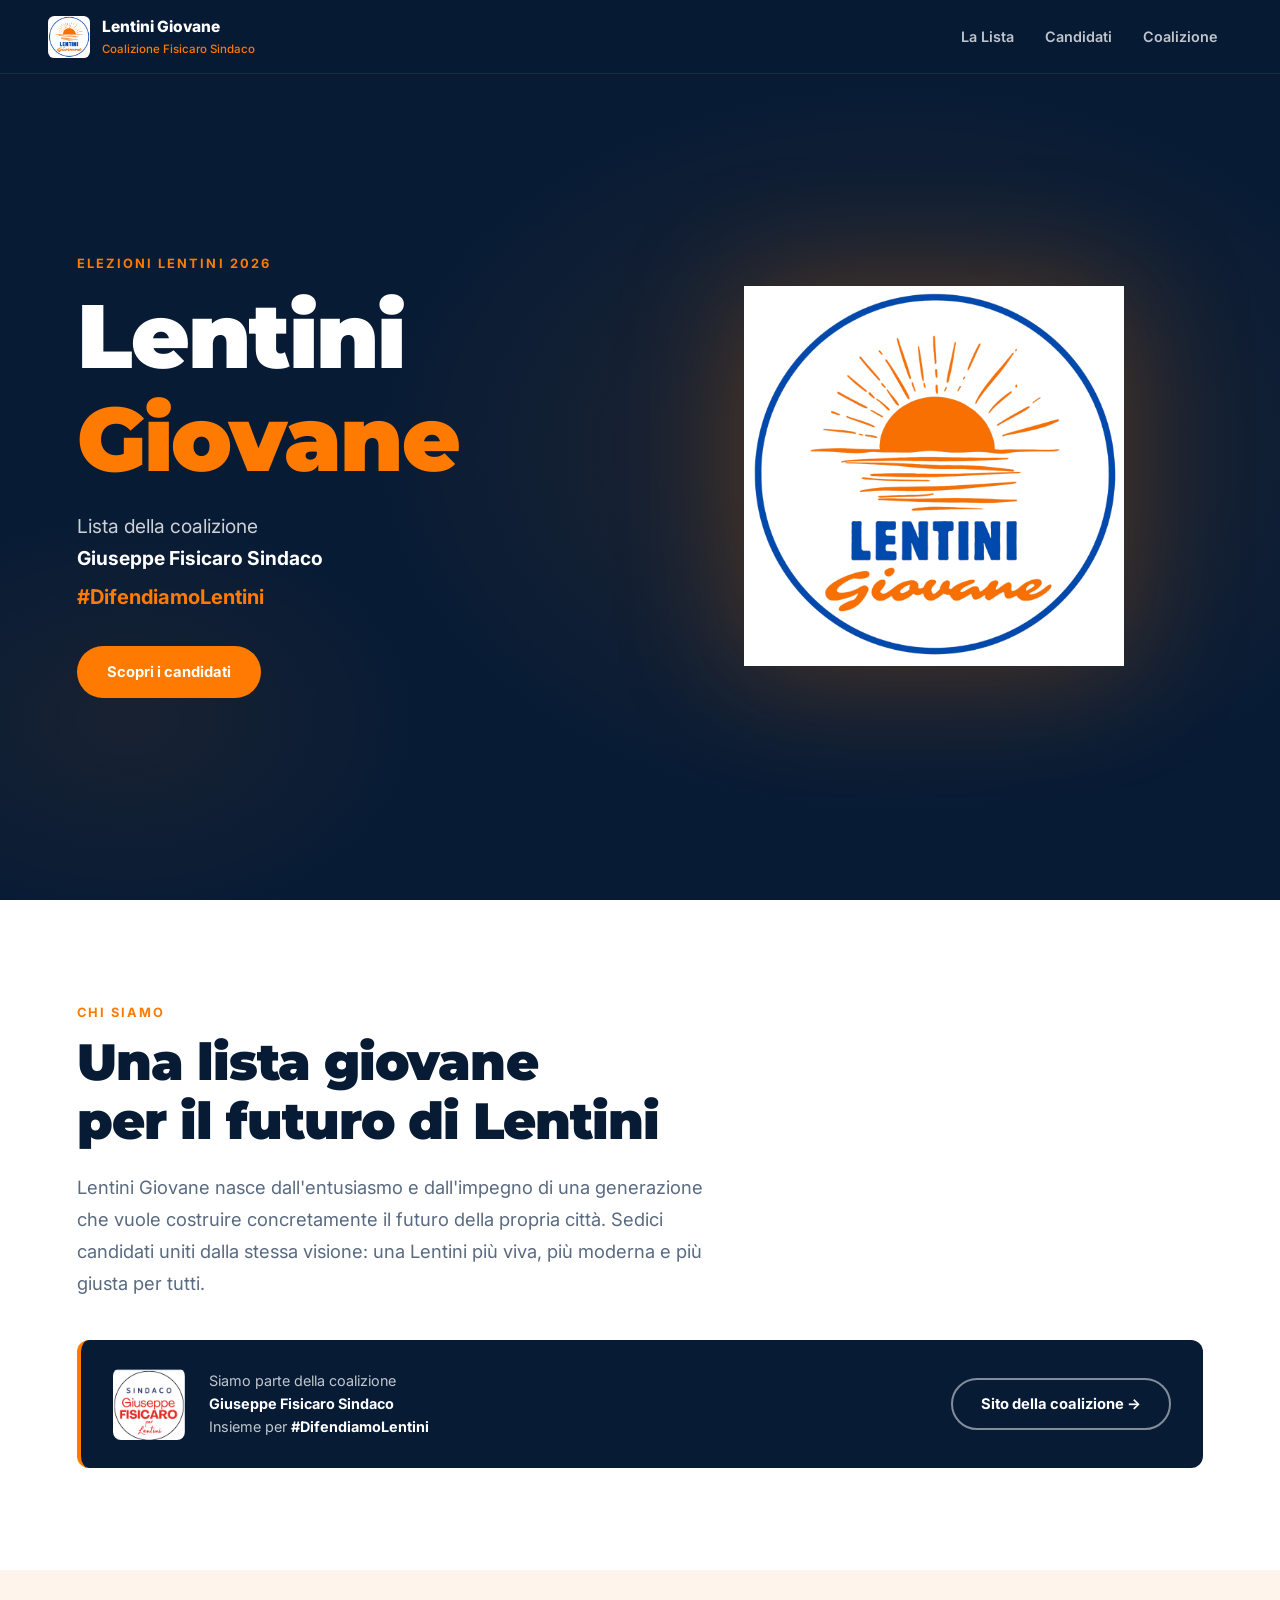
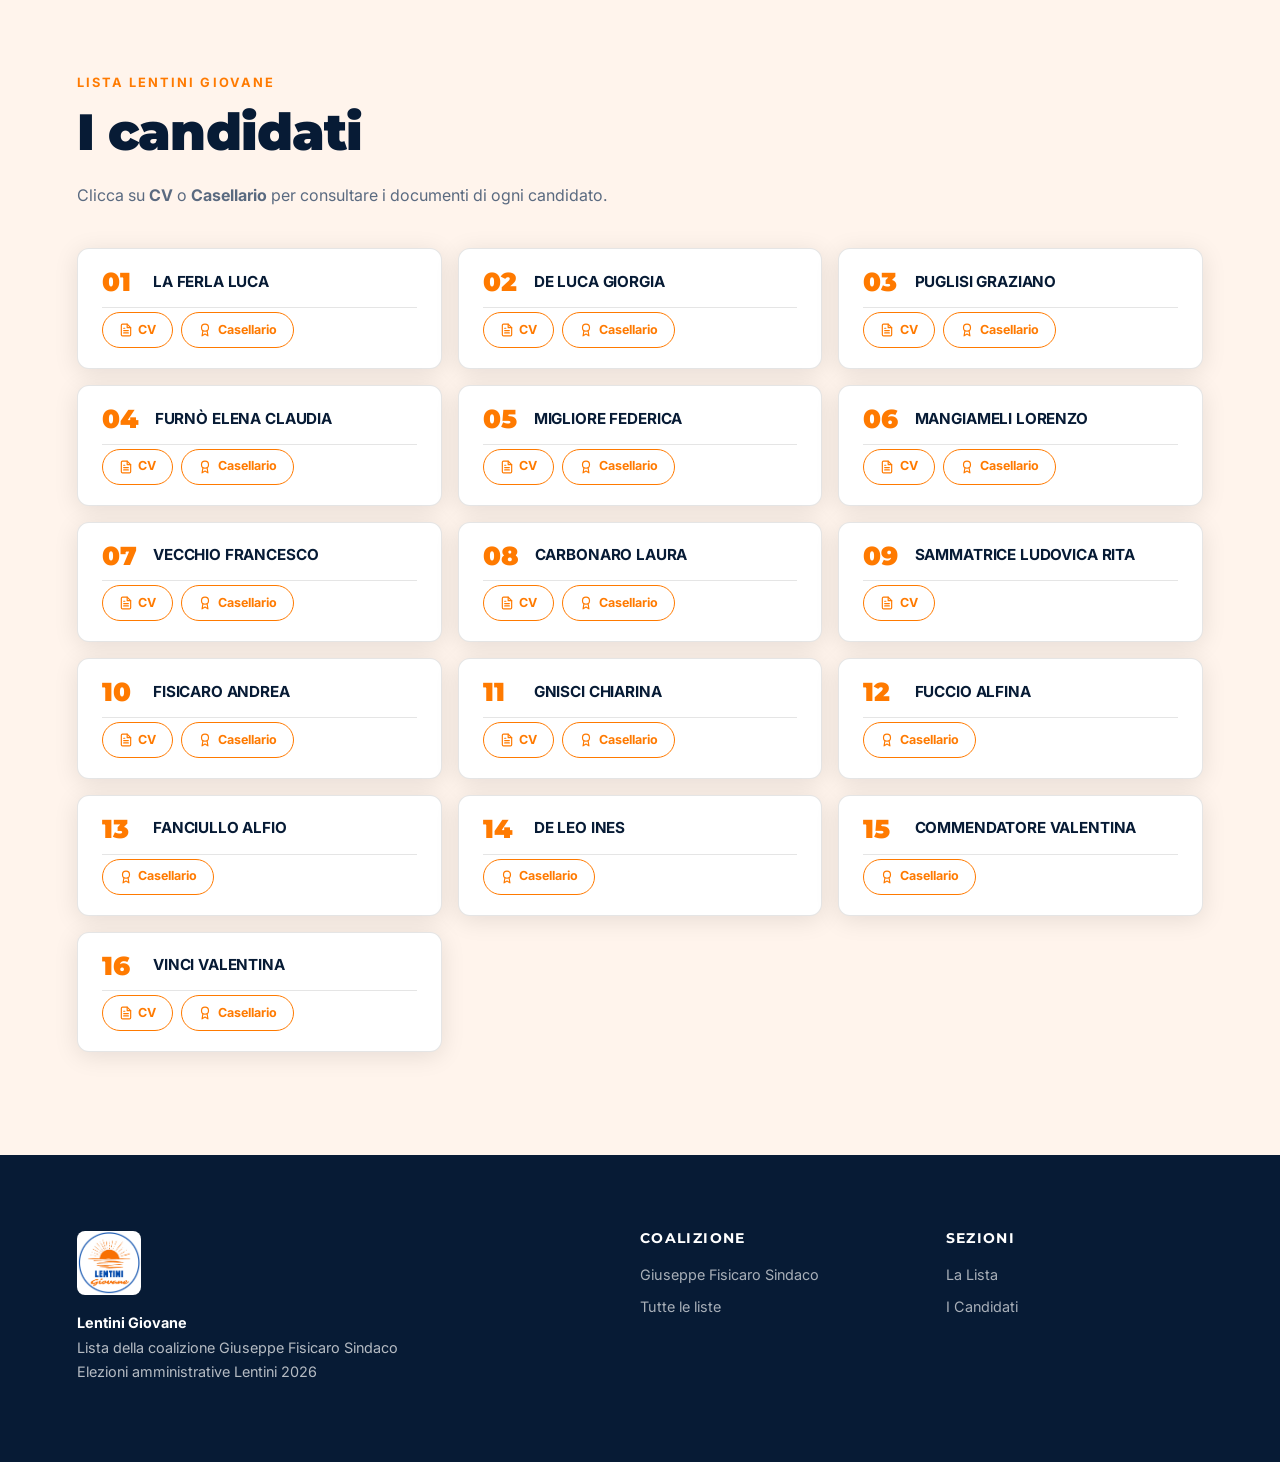
==== index.html @ 977ad133 "Primo rilascio sito Lentini Giovane Sito dedicato alla lista Lentini Giovane, coalizione Giuseppe Fi" ====
<!doctype html>
<html lang="it">
  <head>
    <meta charset="utf-8">
    <meta name="viewport" content="width=device-width, initial-scale=1">
    <title>Lentini Giovane | Coalizione Giuseppe Fisicaro Sindaco</title>
    <meta name="description" content="Lentini Giovane, lista della coalizione Giuseppe Fisicaro Sindaco per le elezioni amministrative di Lentini 2026. Scopri i candidati e i loro documenti.">
    <meta property="og:title" content="Lentini Giovane | Coalizione Giuseppe Fisicaro Sindaco">
    <meta property="og:description" content="Lista della coalizione Giuseppe Fisicaro Sindaco — Elezioni Lentini 2026.">
    <meta property="og:image" content="assets/img/lentini-giovane.png">
    <link rel="preconnect" href="https://fonts.googleapis.com">
    <link rel="preconnect" href="https://fonts.gstatic.com" crossorigin>
    <link href="https://fonts.googleapis.com/css2?family=Inter:wght@400;500;600;700;800&family=Montserrat:wght@700;800;900&display=swap" rel="stylesheet">
    <link rel="stylesheet" href="assets/css/styles.css?v=1">
  </head>
  <body>

    <header class="site-header" data-header>
      <a class="brand" href="#home" aria-label="Lentini Giovane">
        <img src="assets/img/lentini-giovane.png" alt="Logo Lentini Giovane">
        <span>
          <strong>Lentini Giovane</strong>
          <small>Coalizione Fisicaro Sindaco</small>
        </span>
      </a>
      <nav class="main-nav" aria-label="Navigazione principale">
        <a href="#lista">La Lista</a>
        <a href="#candidati">Candidati</a>
        <a href="#coalizione">Coalizione</a>
      </nav>
      <button class="nav-toggle" data-nav-toggle aria-expanded="false" aria-label="Apri menu">
        <span></span><span></span><span></span>
      </button>
    </header>

    <div class="nav-drawer" data-nav aria-label="Menu mobile">
      <a href="#lista">La Lista</a>
      <a href="#candidati">Candidati</a>
      <a href="#coalizione">Coalizione</a>
    </div>

    <main>

      <!-- HERO -->
      <section class="hero" id="home">
        <div class="hero-content">
          <p class="eyebrow">Elezioni Lentini 2026</p>
          <h1>Lentini<br><em>Giovane</em></h1>
          <p class="hero-sub">Lista della coalizione<br><strong>Giuseppe Fisicaro Sindaco</strong><br><span class="hashtag">#DifendiamoLentini</span></p>
          <a class="btn btn-primary" href="#candidati">Scopri i candidati</a>
        </div>
        <div class="hero-logo reveal">
          <img src="assets/img/lentini-giovane.png" alt="Lentini Giovane">
        </div>
      </section>

      <!-- LA LISTA -->
      <section class="section" id="lista">
        <div class="section-inner">
          <p class="eyebrow">Chi siamo</p>
          <h2>Una lista giovane<br>per il futuro di Lentini</h2>
          <p class="section-lead">Lentini Giovane nasce dall'entusiasmo e dall'impegno di una generazione che vuole costruire concretamente il futuro della propria città. Sedici candidati uniti dalla stessa visione: una Lentini più viva, più moderna e più giusta per tutti.</p>

          <div class="coalition-badge reveal">
            <img src="assets/img/logo-fisicaro.png" alt="Giuseppe Fisicaro Sindaco">
            <div>
              <p>Siamo parte della coalizione</p>
              <p><strong>Giuseppe Fisicaro Sindaco</strong></p>
              <p>Insieme per <strong>#DifendiamoLentini</strong></p>
            </div>
            <a href="https://giuseppefisicarosindaco.it" class="btn btn-outline" target="_blank" rel="noopener noreferrer">Sito della coalizione →</a>
          </div>
        </div>
      </section>

      <!-- CANDIDATI -->
      <section class="section section-alt" id="candidati">
        <div class="section-inner">
          <p class="eyebrow">Lista Lentini Giovane</p>
          <h2>I candidati</h2>
          <p class="section-sub">Clicca su <strong>CV</strong> o <strong>Casellario</strong> per consultare i documenti di ogni candidato.</p>
          <div class="candidates-grid" data-candidates></div>
        </div>
      </section>

    </main>

    <!-- FOOTER -->
    <footer class="site-footer" id="coalizione">
      <div class="footer-brand">
        <img src="assets/img/lentini-giovane.png" alt="Logo Lentini Giovane">
        <p><strong>Lentini Giovane</strong></p>
        <p>Lista della coalizione Giuseppe Fisicaro Sindaco</p>
        <p>Elezioni amministrative Lentini 2026</p>
      </div>
      <div>
        <h3>Coalizione</h3>
        <a href="https://giuseppefisicarosindaco.it" target="_blank" rel="noopener noreferrer">Giuseppe Fisicaro Sindaco</a>
        <a href="https://giuseppefisicarosindaco.it#coalizione" target="_blank" rel="noopener noreferrer">Tutte le liste</a>
      </div>
      <div>
        <h3>Sezioni</h3>
        <a href="#lista">La Lista</a>
        <a href="#candidati">I Candidati</a>
      </div>
    </footer>

    <script src="assets/js/main.js?v=1" defer></script>
  </body>
</html>
---- assets/css/styles.css ----
/* ============================================================
   LENTINI GIOVANE — Stylesheet
   ============================================================ */

/* ---------- Variables ---------- */
:root {
  --orange:       #ff7a00;
  --orange-dark:  #cc6200;
  --orange-light: #fff4ec;
  --navy:         #071b35;
  --navy-mid:     #0f2d54;
  --white:        #ffffff;
  --text:         #1a2640;
  --text-muted:   #5a6a80;
  --border:       rgba(0,0,0,.10);
  --container:    1180px;
  --radius:       .75rem;
  --shadow:       0 4px 24px rgba(0,0,0,.10);
}

/* ---------- Reset / Base ---------- */
*, *::before, *::after { box-sizing: border-box; margin: 0; padding: 0; }

html { scroll-behavior: smooth; -webkit-text-size-adjust: 100%; }

body {
  font-family: 'Inter', system-ui, sans-serif;
  font-size: 1rem;
  line-height: 1.65;
  color: var(--text);
  background: var(--white);
  overflow-x: hidden;
}

img { display: block; max-width: 100%; height: auto; }
a   { color: var(--orange); text-decoration: none; }
a:hover { text-decoration: underline; }

/* ---------- Typography ---------- */
h1, h2, h3, h4 {
  font-family: 'Montserrat', 'Inter', sans-serif;
  font-weight: 900;
  line-height: 1.15;
  letter-spacing: -.02em;
  color: var(--navy);
}

h1 { font-size: clamp(2.8rem, 7vw, 6rem); }
h2 { font-size: clamp(2rem, 4.5vw, 3.2rem); }
h3 { font-size: 1.2rem; font-weight: 700; }

.eyebrow {
  font-size: .8rem;
  font-weight: 700;
  letter-spacing: .16em;
  text-transform: uppercase;
  color: var(--orange);
  margin-bottom: .6rem;
}

/* ---------- Buttons ---------- */
.btn {
  display: inline-flex;
  align-items: center;
  gap: .45rem;
  padding: .75rem 1.75rem;
  border-radius: 99px;
  font-weight: 700;
  font-size: .92rem;
  cursor: pointer;
  border: 2px solid transparent;
  transition: background .2s, color .2s, border-color .2s, transform .15s;
  text-decoration: none;
  white-space: nowrap;
}
.btn:hover { transform: translateY(-2px); text-decoration: none; }

.btn-primary  { background: var(--orange); color: var(--white); }
.btn-primary:hover { background: var(--orange-dark); }

.btn-outline  { background: transparent; color: var(--white); border-color: rgba(255,255,255,.5); }
.btn-outline:hover { background: rgba(255,255,255,.12); border-color: var(--white); }

.btn-doc {
  display: inline-flex;
  align-items: center;
  gap: .35rem;
  padding: .42rem 1rem;
  border-radius: 99px;
  font-size: .78rem;
  font-weight: 700;
  border: 1.5px solid var(--orange);
  color: var(--orange);
  background: transparent;
  transition: background .18s, color .18s;
  text-decoration: none;
}
.btn-doc:hover { background: var(--orange); color: var(--white); text-decoration: none; }

.btn-doc svg { width: 14px; height: 14px; flex-shrink: 0; }

/* ---------- Header ---------- */
.site-header {
  position: fixed;
  top: 0; left: 0; right: 0;
  z-index: 100;
  display: flex;
  align-items: center;
  justify-content: space-between;
  gap: 1.5rem;
  padding: .9rem clamp(1rem, 5vw, 3rem);
  background: rgba(7,27,53,.96);
  backdrop-filter: blur(10px);
  border-bottom: 1px solid rgba(255,122,0,.15);
  transition: box-shadow .25s;
}
.site-header.scrolled { box-shadow: 0 2px 20px rgba(0,0,0,.3); }

.brand {
  display: flex;
  align-items: center;
  gap: .75rem;
  color: var(--white);
  text-decoration: none;
  flex-shrink: 0;
}
.brand:hover { text-decoration: none; }
.brand img { width: 42px; height: 42px; object-fit: contain; border-radius: .4rem; }
.brand strong { display: block; font-size: .97rem; font-weight: 800; color: var(--white); }
.brand small  { display: block; font-size: .72rem; color: var(--orange); font-weight: 500; }

.main-nav {
  display: flex;
  align-items: center;
  gap: .25rem;
}
.main-nav a {
  color: rgba(255,255,255,.75);
  font-size: .9rem;
  font-weight: 600;
  padding: .45rem .85rem;
  border-radius: 99px;
  transition: color .15s, background .15s;
  text-decoration: none;
}
.main-nav a:hover { color: var(--white); background: rgba(255,122,0,.15); }

/* ---------- Nav Toggle (mobile) ---------- */
.nav-toggle {
  display: none;
  flex-direction: column;
  justify-content: center;
  gap: 5px;
  width: 40px; height: 40px;
  border: none;
  background: transparent;
  cursor: pointer;
  padding: .25rem;
}
.nav-toggle span {
  display: block;
  height: 2px;
  background: var(--white);
  border-radius: 2px;
  transition: transform .25s, opacity .25s;
}
.nav-toggle[aria-expanded="true"] span:nth-child(1) { transform: translateY(7px) rotate(45deg); }
.nav-toggle[aria-expanded="true"] span:nth-child(2) { opacity: 0; }
.nav-toggle[aria-expanded="true"] span:nth-child(3) { transform: translateY(-7px) rotate(-45deg); }

/* ---------- Nav Drawer ---------- */
.nav-drawer {
  display: none;
  position: fixed;
  top: 65px; left: 0; right: 0;
  z-index: 99;
  background: var(--navy);
  border-bottom: 2px solid var(--orange);
  flex-direction: column;
  padding: .75rem 1rem 1rem;
  gap: .25rem;
  transform: translateY(-8px);
  opacity: 0;
  transition: transform .25s, opacity .25s;
  pointer-events: none;
}
.nav-drawer.is-open {
  opacity: 1;
  transform: translateY(0);
  pointer-events: all;
}
.nav-drawer a {
  color: rgba(255,255,255,.85);
  font-weight: 600;
  padding: .7rem 1rem;
  border-radius: .5rem;
  transition: background .15s, color .15s;
  text-decoration: none;
}
.nav-drawer a:hover { background: rgba(255,122,0,.15); color: var(--white); }

body.is-nav-open { overflow: hidden; }

/* ---------- Hero ---------- */
.hero {
  min-height: 100svh;
  background: var(--navy);
  display: grid;
  grid-template-columns: 1fr 1fr;
  align-items: center;
  gap: 3rem;
  padding: clamp(6rem, 10vw, 9rem) clamp(1.5rem, 6vw, 5rem) clamp(3rem, 6vw, 5rem);
  position: relative;
  overflow: hidden;
}

.hero::before {
  content: '';
  position: absolute;
  inset: 0;
  background:
    radial-gradient(ellipse 60% 60% at 70% 50%, rgba(255,122,0,.12) 0%, transparent 70%),
    radial-gradient(ellipse 40% 40% at 10% 80%, rgba(255,122,0,.07) 0%, transparent 60%);
  pointer-events: none;
}

.hero-content {
  position: relative;
  z-index: 1;
}
.hero-content .eyebrow { color: var(--orange); }

.hero-content h1 {
  color: var(--white);
  margin-bottom: 1.25rem;
}
.hero-content h1 em {
  font-style: normal;
  color: var(--orange);
}

.hero-sub {
  color: rgba(255,255,255,.80);
  font-size: clamp(1rem, 2vw, 1.2rem);
  line-height: 1.7;
  margin-bottom: 2rem;
}
.hero-sub strong { color: var(--white); }
.hero-sub .hashtag {
  display: inline-block;
  margin-top: .3rem;
  color: var(--orange);
  font-weight: 700;
  font-size: 1.05em;
}

.hero-logo {
  display: flex;
  align-items: center;
  justify-content: center;
  position: relative;
  z-index: 1;
}
.hero-logo img {
  width: clamp(200px, 40vw, 380px);
  filter: drop-shadow(0 0 60px rgba(255,122,0,.25));
  animation: float 5s ease-in-out infinite;
}

@keyframes float {
  0%, 100% { transform: translateY(0); }
  50%       { transform: translateY(-12px); }
}

/* ---------- Section ---------- */
.section {
  padding: clamp(4rem, 8vw, 7rem) clamp(1.5rem, 6vw, 5rem);
}
.section-alt { background: var(--orange-light); }

.section-inner {
  max-width: var(--container);
  margin-inline: auto;
}
.section-inner h2 { margin-bottom: 1.25rem; }

.section-lead {
  font-size: clamp(1rem, 2vw, 1.15rem);
  color: var(--text-muted);
  max-width: 640px;
  line-height: 1.75;
  margin-bottom: 2.5rem;
}
.section-sub {
  color: var(--text-muted);
  margin-bottom: 2.5rem;
}

/* ---------- Coalition Badge ---------- */
.coalition-badge {
  display: flex;
  align-items: center;
  gap: 1.5rem;
  background: var(--navy);
  color: var(--white);
  padding: 1.75rem 2rem;
  border-radius: var(--radius);
  flex-wrap: wrap;
  border-left: 4px solid var(--orange);
}
.coalition-badge img {
  width: 72px;
  height: 72px;
  object-fit: contain;
  border-radius: .5rem;
  flex-shrink: 0;
}
.coalition-badge > div { flex: 1; min-width: 200px; }
.coalition-badge p { color: rgba(255,255,255,.75); font-size: .9rem; line-height: 1.6; }
.coalition-badge p strong { color: var(--white); }

/* ---------- Candidates Grid ---------- */
.candidates-grid {
  display: grid;
  grid-template-columns: repeat(auto-fill, minmax(280px, 1fr));
  gap: 1rem;
}

.candidate-card {
  background: var(--white);
  border-radius: var(--radius);
  padding: 1.25rem 1.5rem;
  display: flex;
  flex-direction: column;
  gap: .75rem;
  box-shadow: var(--shadow);
  border: 1.5px solid var(--border);
  transition: transform .2s, box-shadow .2s;
}
.candidate-card:hover {
  transform: translateY(-3px);
  box-shadow: 0 8px 32px rgba(255,122,0,.12);
  border-color: rgba(255,122,0,.3);
}

.candidate-top {
  display: flex;
  align-items: center;
  gap: 1rem;
}
.candidate-num {
  font-family: 'Montserrat', sans-serif;
  font-size: 1.6rem;
  font-weight: 900;
  color: var(--orange);
  line-height: 1;
  flex-shrink: 0;
  min-width: 2.2rem;
}
.candidate-name {
  font-weight: 700;
  font-size: .95rem;
  color: var(--navy);
  line-height: 1.35;
  letter-spacing: -.01em;
}

.candidate-docs {
  display: flex;
  gap: .5rem;
  flex-wrap: wrap;
  padding-top: .25rem;
  border-top: 1px solid var(--border);
}
.candidate-docs:empty { display: none; }

/* ---------- Footer ---------- */
.site-footer {
  background: var(--navy);
  color: rgba(255,255,255,.70);
  padding: clamp(3rem, 6vw, 5rem) clamp(1.5rem, 6vw, 5rem);
  display: grid;
  grid-template-columns: 2fr 1fr 1fr;
  gap: 3rem;
  max-width: 100%;
}

.footer-brand img {
  width: 64px;
  height: 64px;
  object-fit: contain;
  border-radius: .5rem;
  margin-bottom: 1rem;
}
.footer-brand p { font-size: .9rem; line-height: 1.7; }
.footer-brand p strong { color: var(--white); }

.site-footer h3 {
  color: var(--white);
  font-size: .85rem;
  font-weight: 700;
  letter-spacing: .1em;
  text-transform: uppercase;
  margin-bottom: 1rem;
}
.site-footer a {
  display: block;
  color: rgba(255,255,255,.65);
  font-size: .9rem;
  margin-bottom: .5rem;
  transition: color .15s;
}
.site-footer a:hover { color: var(--orange); text-decoration: none; }

/* ---------- Reveal animation ---------- */
.reveal {
  opacity: 0;
  transform: translateY(24px);
  transition: opacity .55s ease, transform .55s ease;
}
.reveal.is-visible {
  opacity: 1;
  transform: translateY(0);
}

/* ---------- Responsive ---------- */
@media (max-width: 900px) {
  .hero {
    grid-template-columns: 1fr;
    min-height: auto;
    padding-top: 7rem;
    text-align: center;
  }
  .hero-logo { order: -1; }
  .hero-logo img { width: clamp(140px, 50vw, 220px); }
  .hero-sub { margin-inline: auto; }

  .site-footer {
    grid-template-columns: 1fr 1fr;
  }
  .footer-brand { grid-column: 1 / -1; }
}

@media (max-width: 760px) {
  .main-nav { display: none; }
  .nav-toggle { display: flex; }
  .nav-drawer { display: flex; }

  .site-footer { grid-template-columns: 1fr; gap: 2rem; }
}

@media (max-width: 480px) {
  .candidates-grid { grid-template-columns: 1fr; }
  .coalition-badge { flex-direction: column; text-align: center; }
}

@media (prefers-reduced-motion: reduce) {
  .reveal { opacity: 1; transform: none; transition: none; }
  .hero-logo img { animation: none; }
}
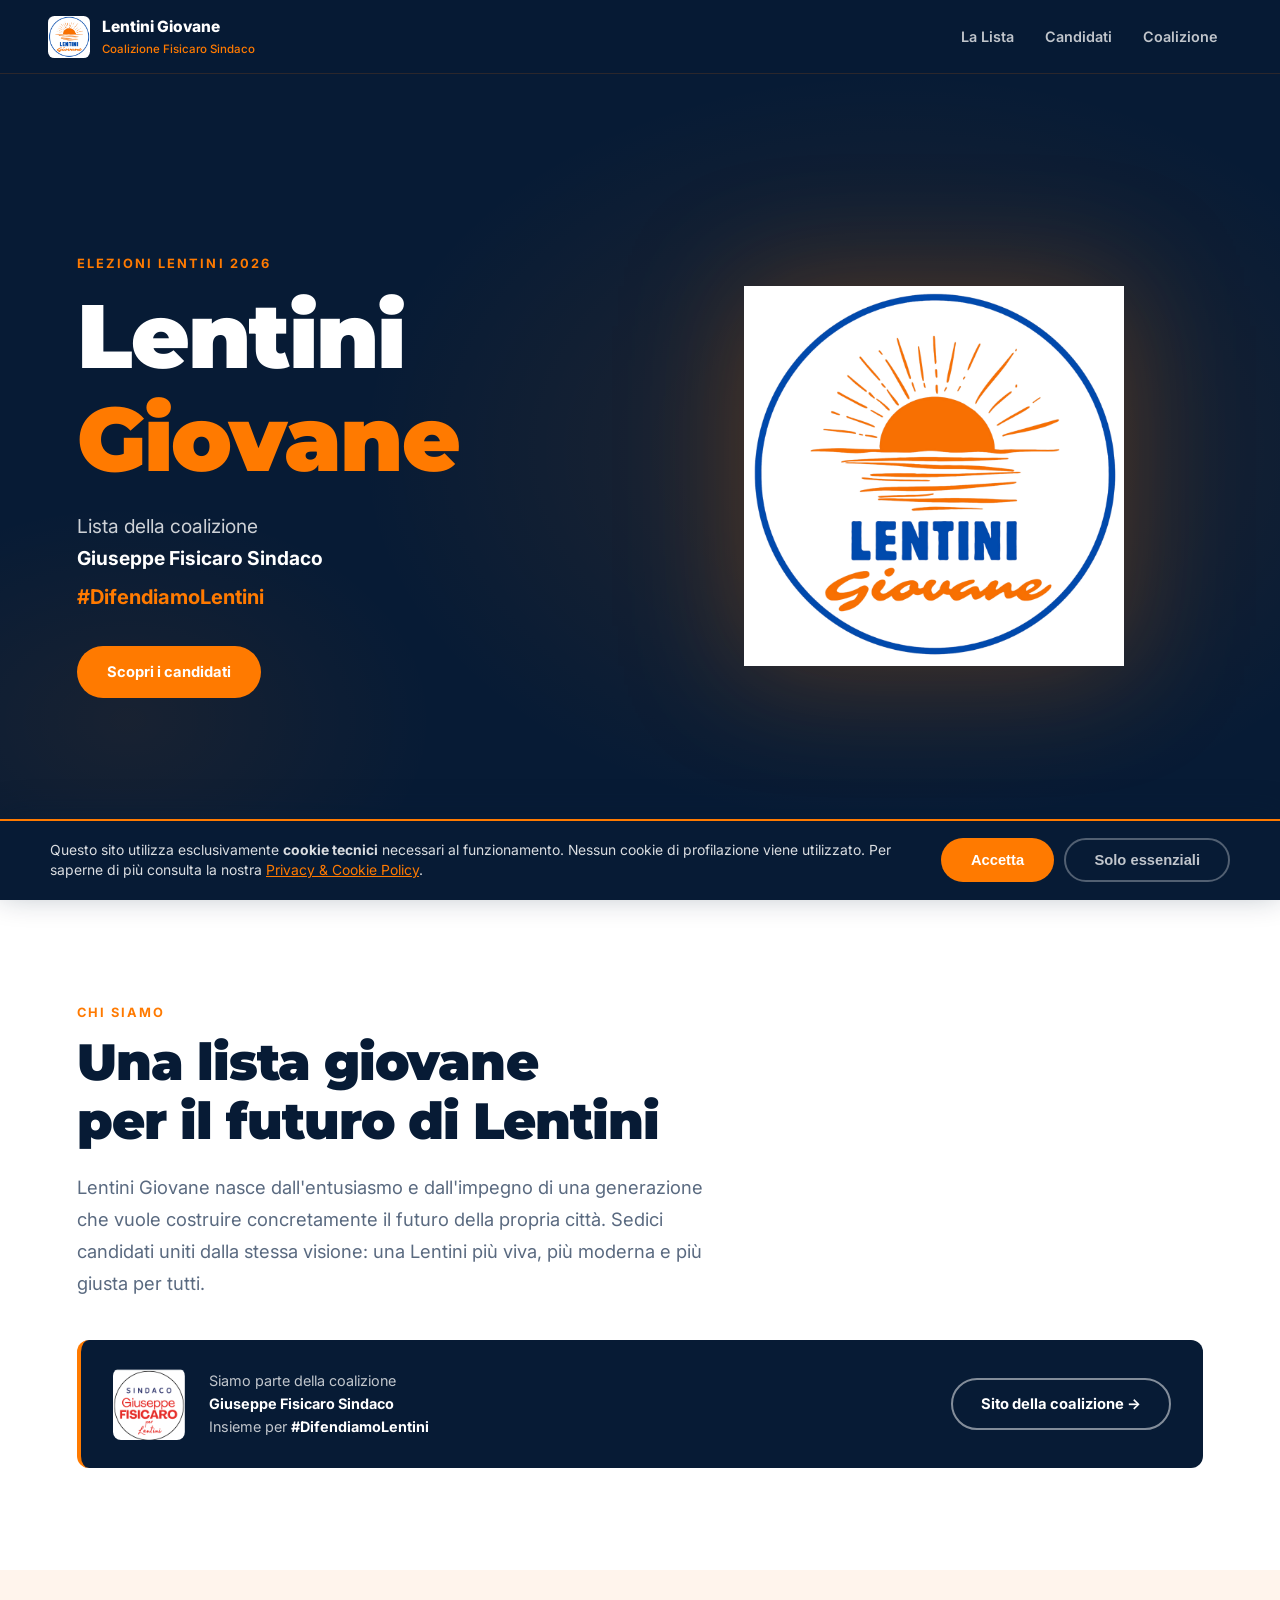
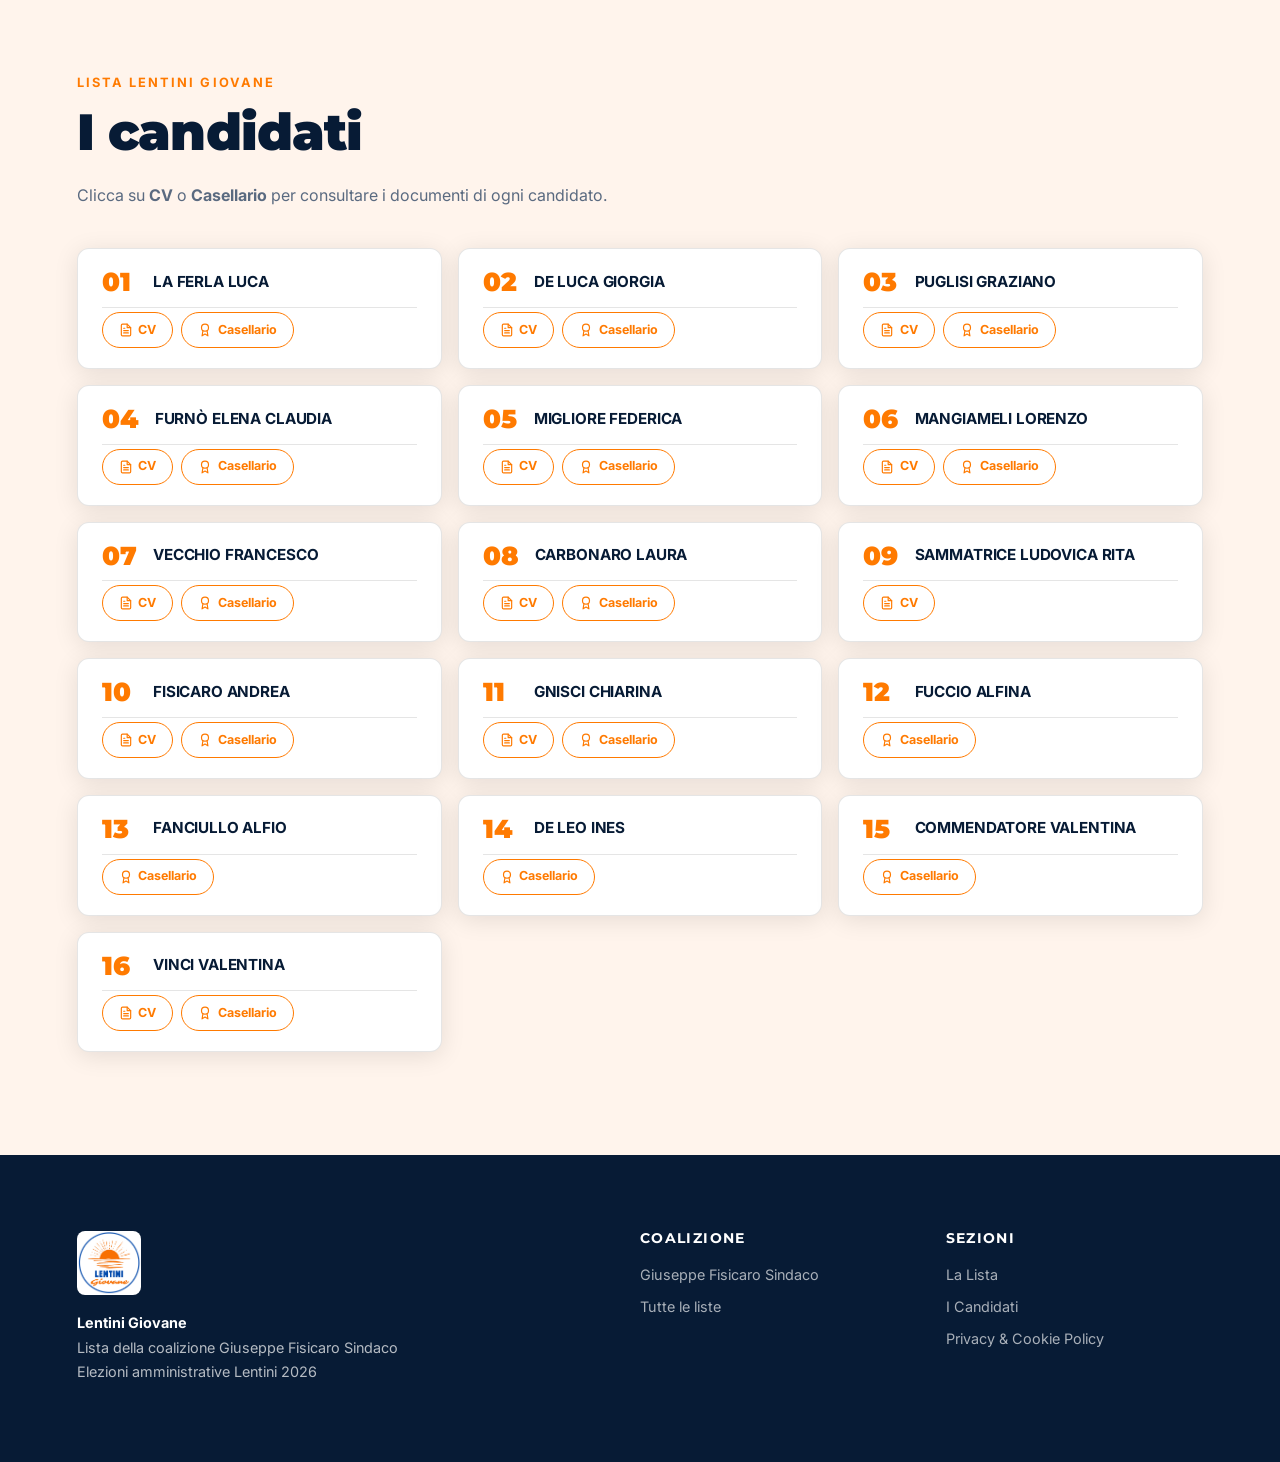
==== commit caccc185: "Aggiungi cookie banner, privacy policy e conformità GDPR - Cookie banner con Accetta/Solo essenziali" ====
--- a/index.html
+++ b/index.html
@@ -11,7 +11,7 @@
     <link rel="preconnect" href="https://fonts.googleapis.com">
     <link rel="preconnect" href="https://fonts.gstatic.com" crossorigin>
     <link href="https://fonts.googleapis.com/css2?family=Inter:wght@400;500;600;700;800&family=Montserrat:wght@700;800;900&display=swap" rel="stylesheet">
-    <link rel="stylesheet" href="assets/css/styles.css?v=1">
+    <link rel="stylesheet" href="assets/css/styles.css?v=2">
   </head>
   <body>
 
@@ -102,9 +102,10 @@
         <h3>Sezioni</h3>
         <a href="#lista">La Lista</a>
         <a href="#candidati">I Candidati</a>
+        <a href="privacy.html">Privacy &amp; Cookie Policy</a>
       </div>
     </footer>
 
-    <script src="assets/js/main.js?v=1" defer></script>
+    <script src="assets/js/main.js?v=2" defer></script>
   </body>
 </html>
--- a/assets/css/styles.css
+++ b/assets/css/styles.css
@@ -454,6 +454,102 @@
   .coalition-badge { flex-direction: column; text-align: center; }
 }
 
+/* ---------- Cookie Banner ---------- */
+.cookie-banner {
+  position: fixed;
+  bottom: 0; left: 0; right: 0;
+  z-index: 9999;
+  background: var(--navy);
+  border-top: 2px solid var(--orange);
+  color: var(--white);
+  padding: 1.1rem clamp(1rem, 5vw, 3rem);
+  box-shadow: 0 -6px 32px rgba(7,27,53,.32);
+}
+.cookie-banner-inner {
+  display: flex;
+  align-items: center;
+  justify-content: space-between;
+  gap: 1.25rem;
+  max-width: var(--container);
+  margin-inline: auto;
+  flex-wrap: wrap;
+}
+.cookie-banner p {
+  flex: 1;
+  min-width: 220px;
+  margin: 0;
+  font-size: .87rem;
+  line-height: 1.5;
+  color: rgba(255,255,255,.85);
+}
+.cookie-banner p a { color: var(--orange); text-decoration: underline; }
+.cookie-banner-actions { display: flex; gap: .65rem; flex-shrink: 0; }
+
+.btn-secondary {
+  background: transparent;
+  color: rgba(255,255,255,.75);
+  border-color: rgba(255,255,255,.3);
+}
+.btn-secondary:hover {
+  background: rgba(255,255,255,.08);
+  color: var(--white);
+  border-color: rgba(255,255,255,.6);
+}
+
+/* ---------- Legal text (privacy.html) ---------- */
+.page-hero {
+  background: var(--navy);
+  padding: clamp(6rem, 10vw, 9rem) clamp(1.5rem, 6vw, 5rem) clamp(3rem, 5vw, 5rem);
+  text-align: center;
+}
+.page-hero .eyebrow { color: var(--orange); }
+.page-hero h1 { color: var(--white); margin-bottom: 1rem; font-size: clamp(2rem, 5vw, 3.5rem); }
+.page-hero p { color: rgba(255,255,255,.75); max-width: 640px; margin-inline: auto; }
+
+.legal-text {
+  max-width: 760px;
+  margin-inline: auto;
+  padding: clamp(3rem, 6vw, 5rem) clamp(1.5rem, 6vw, 5rem);
+}
+.legal-text h2 {
+  font-size: 1.35rem;
+  color: var(--navy);
+  margin-top: 2.5rem;
+  margin-bottom: .6rem;
+  padding-bottom: .4rem;
+  border-bottom: 2px solid var(--orange);
+}
+.legal-text h3 {
+  font-size: 1rem;
+  color: var(--navy);
+  margin-top: 1.5rem;
+  margin-bottom: .4rem;
+}
+.legal-text p, .legal-text li {
+  font-size: .95rem;
+  color: var(--text-muted);
+  line-height: 1.75;
+  margin-bottom: .75rem;
+}
+.legal-text ul, .legal-text ol {
+  padding-left: 1.4rem;
+  margin-bottom: 1rem;
+}
+.legal-text a { color: var(--orange); text-decoration: underline; }
+.legal-text strong { color: var(--text); }
+.legal-meta {
+  margin-top: 2.5rem;
+  font-size: .82rem;
+  color: var(--text-muted);
+  font-style: italic;
+}
+
+/* ---------- Responsive additions ---------- */
+@media (max-width: 580px) {
+  .cookie-banner-actions { width: 100%; }
+  .cookie-banner-actions .btn { flex: 1; text-align: center; justify-content: center; }
+}
+
 @media (prefers-reduced-motion: reduce) {
   .reveal { opacity: 1; transform: none; transition: none; }
   .hero-logo img { animation: none; }
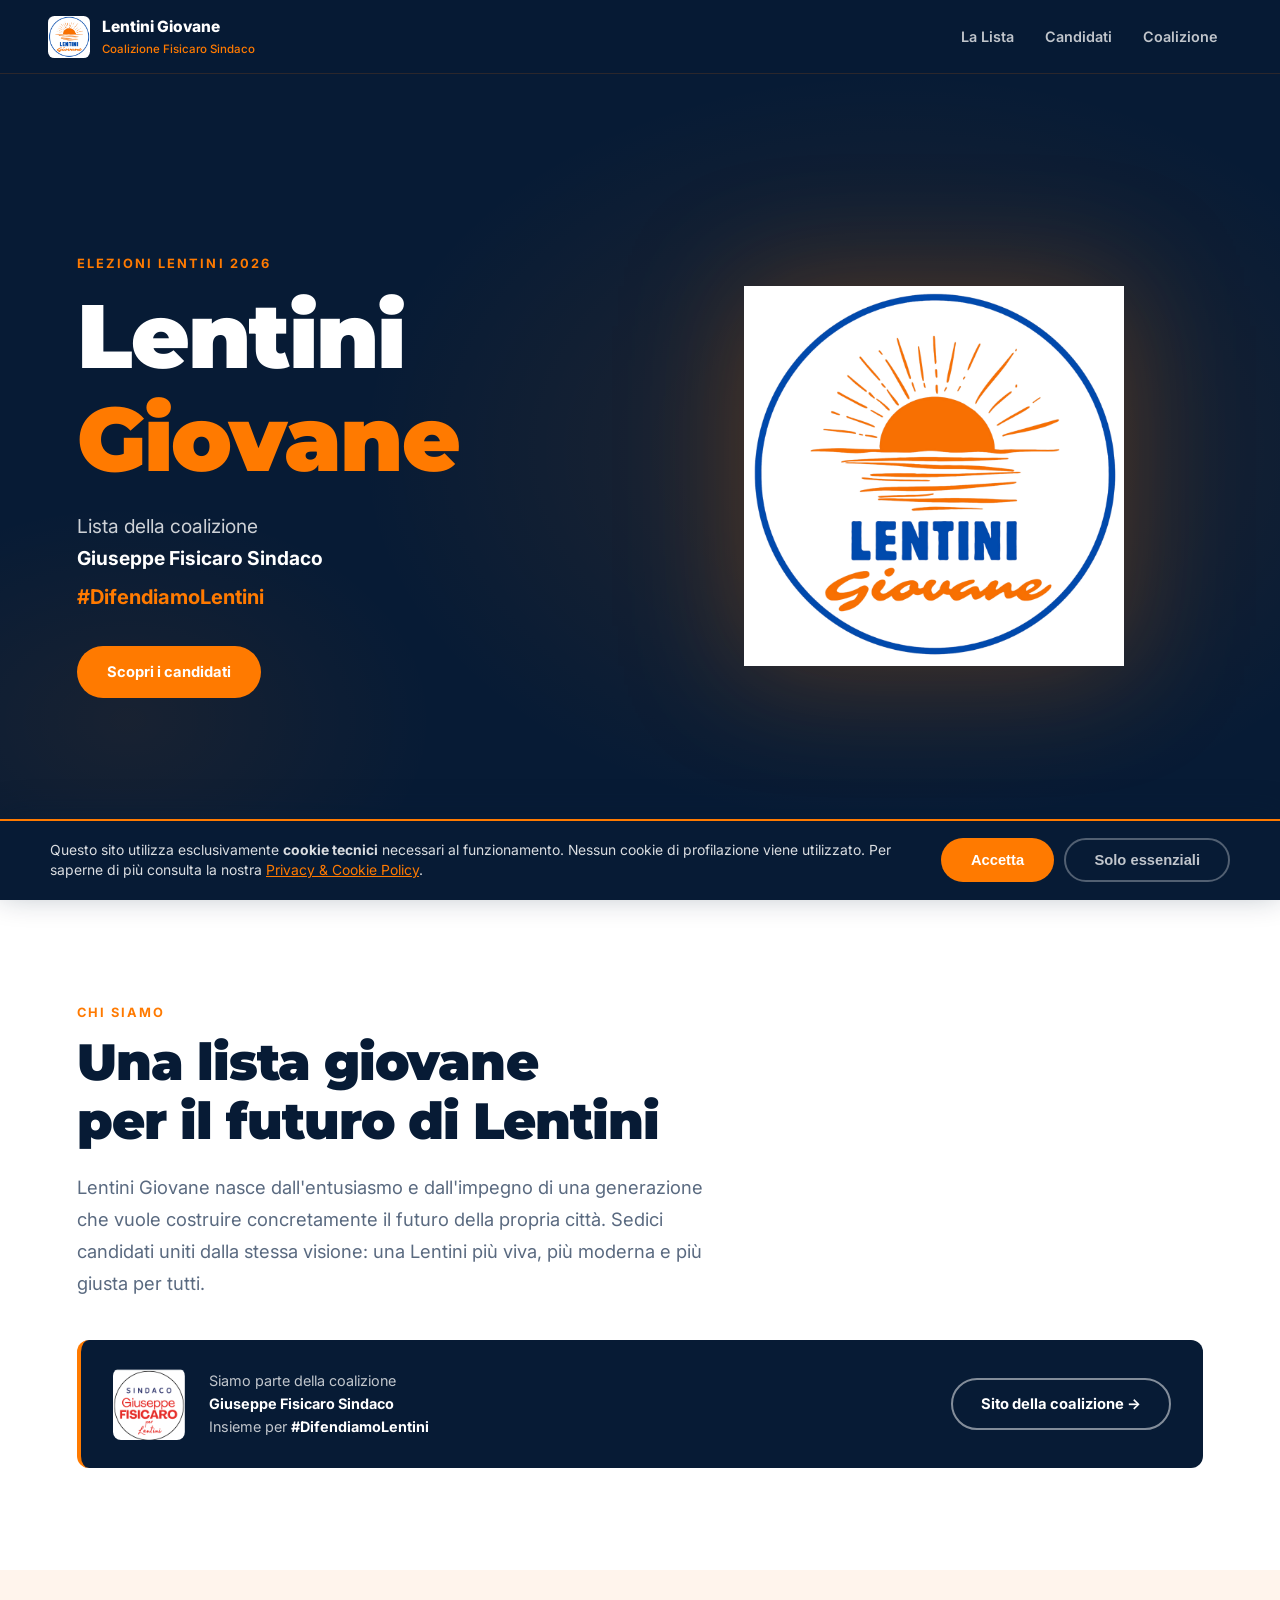
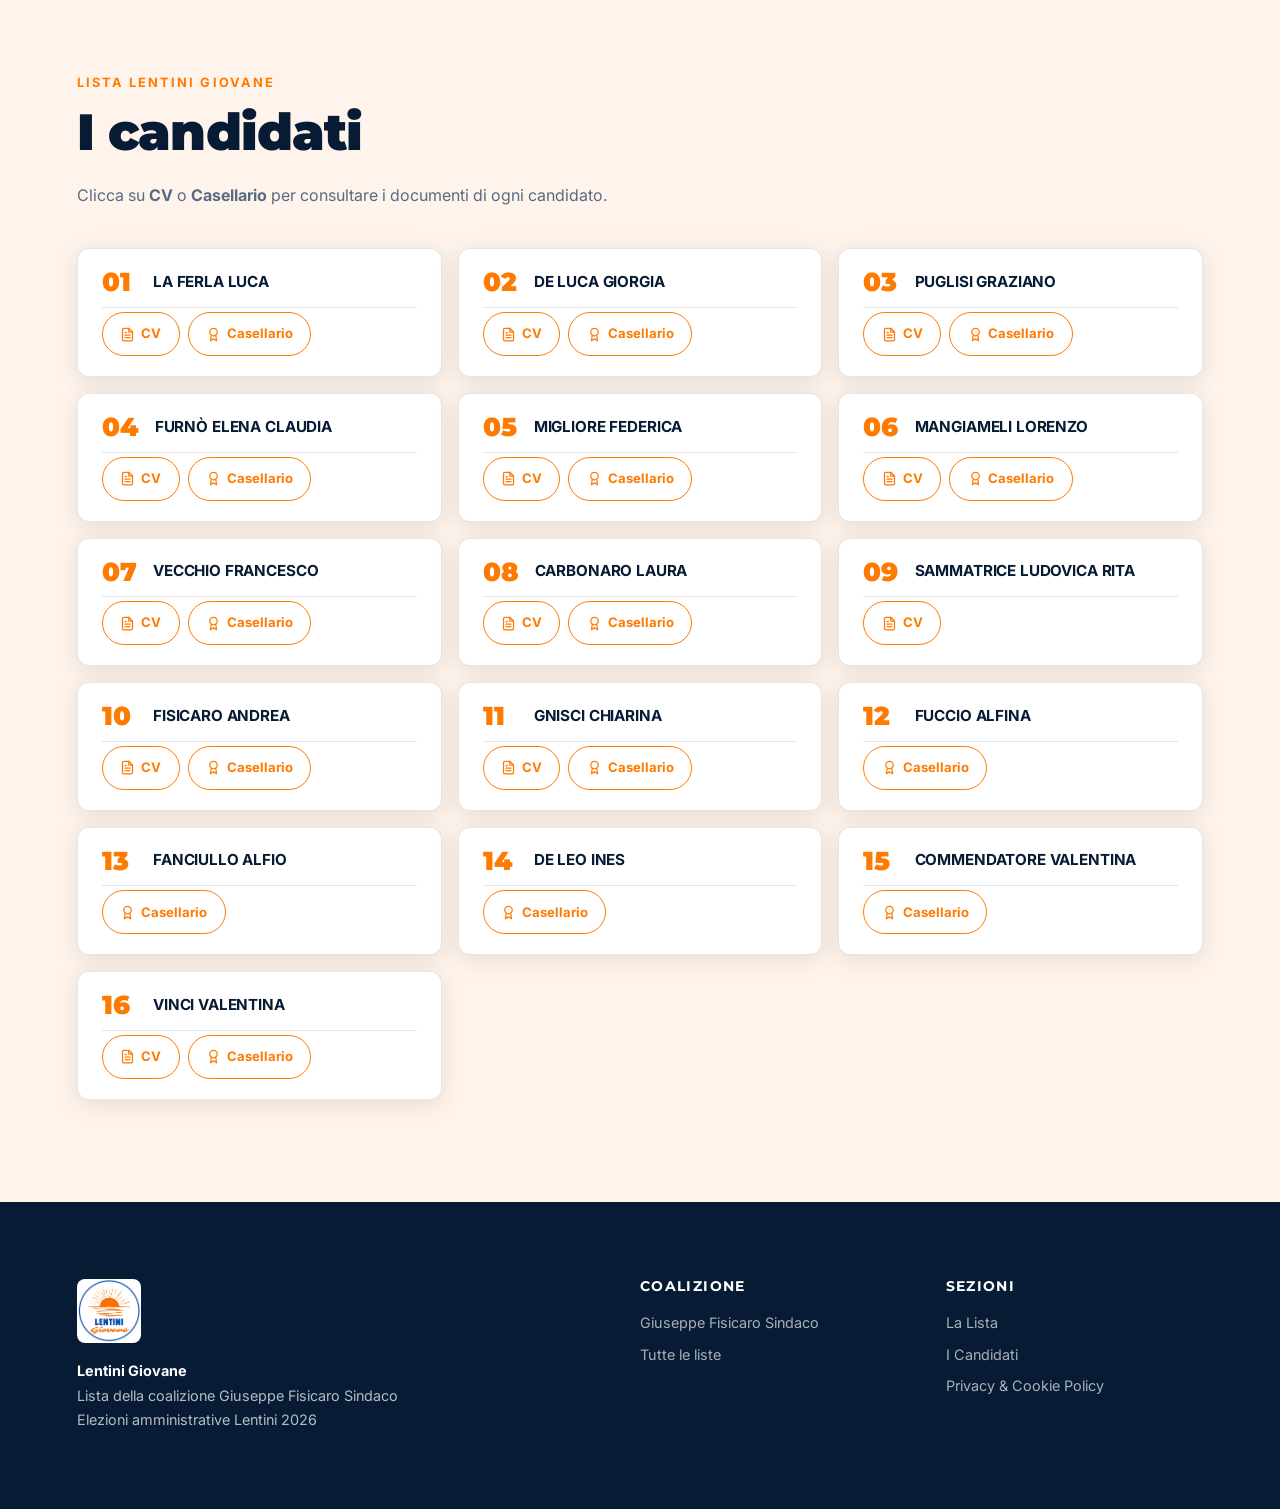
==== commit 9d1429f9: "Ottimizzazione mobile completa - Touch target min 44px su tutti i bottoni e link nav - -webkit-tap-h" ====
--- a/index.html
+++ b/index.html
@@ -11,7 +11,7 @@
     <link rel="preconnect" href="https://fonts.googleapis.com">
     <link rel="preconnect" href="https://fonts.gstatic.com" crossorigin>
     <link href="https://fonts.googleapis.com/css2?family=Inter:wght@400;500;600;700;800&family=Montserrat:wght@700;800;900&display=swap" rel="stylesheet">
-    <link rel="stylesheet" href="assets/css/styles.css?v=2">
+    <link rel="stylesheet" href="assets/css/styles.css?v=3">
   </head>
   <body>
 
--- a/assets/css/styles.css
+++ b/assets/css/styles.css
@@ -62,8 +62,10 @@
 .btn {
   display: inline-flex;
   align-items: center;
+  justify-content: center;
   gap: .45rem;
   padding: .75rem 1.75rem;
+  min-height: 44px;
   border-radius: 99px;
   font-weight: 700;
   font-size: .92rem;
@@ -72,6 +74,7 @@
   transition: background .2s, color .2s, border-color .2s, transform .15s;
   text-decoration: none;
   white-space: nowrap;
+  -webkit-tap-highlight-color: transparent;
 }
 .btn:hover { transform: translateY(-2px); text-decoration: none; }
 
@@ -84,20 +87,23 @@
 .btn-doc {
   display: inline-flex;
   align-items: center;
+  justify-content: center;
   gap: .35rem;
-  padding: .42rem 1rem;
+  padding: .5rem 1.1rem;
+  min-height: 44px;
   border-radius: 99px;
-  font-size: .78rem;
+  font-size: .82rem;
   font-weight: 700;
   border: 1.5px solid var(--orange);
   color: var(--orange);
   background: transparent;
   transition: background .18s, color .18s;
   text-decoration: none;
+  -webkit-tap-highlight-color: transparent;
 }
 .btn-doc:hover { background: var(--orange); color: var(--white); text-decoration: none; }
 
-.btn-doc svg { width: 14px; height: 14px; flex-shrink: 0; }
+.btn-doc svg { width: 15px; height: 15px; flex-shrink: 0; }
 
 /* ---------- Header ---------- */
 .site-header {
@@ -151,11 +157,12 @@
   flex-direction: column;
   justify-content: center;
   gap: 5px;
-  width: 40px; height: 40px;
+  width: 44px; height: 44px;
   border: none;
   background: transparent;
   cursor: pointer;
   padding: .25rem;
+  -webkit-tap-highlight-color: transparent;
 }
 .nav-toggle span {
   display: block;
@@ -192,10 +199,14 @@
 .nav-drawer a {
   color: rgba(255,255,255,.85);
   font-weight: 600;
-  padding: .7rem 1rem;
+  padding: .85rem 1rem;
+  min-height: 44px;
   border-radius: .5rem;
   transition: background .15s, color .15s;
   text-decoration: none;
+  display: flex;
+  align-items: center;
+  -webkit-tap-highlight-color: transparent;
 }
 .nav-drawer a:hover { background: rgba(255,122,0,.15); color: var(--white); }
 
@@ -424,34 +435,104 @@
 }
 
 /* ---------- Responsive ---------- */
+
+/* Tablet / small desktop */
 @media (max-width: 900px) {
   .hero {
     grid-template-columns: 1fr;
     min-height: auto;
-    padding-top: 7rem;
+    padding-top: 6rem;
+    padding-bottom: 3.5rem;
     text-align: center;
+    gap: 2rem;
   }
   .hero-logo { order: -1; }
-  .hero-logo img { width: clamp(140px, 50vw, 220px); }
-  .hero-sub { margin-inline: auto; }
-
-  .site-footer {
-    grid-template-columns: 1fr 1fr;
-  }
+  .hero-logo img {
+    width: clamp(130px, 42vw, 200px);
+    animation: none; /* stop float on tablet/mobile — save battery */
+  }
+  .hero-sub { margin-inline: auto; max-width: 480px; }
+  .hero-content .btn { margin-inline: auto; }
+
+  .site-footer { grid-template-columns: 1fr 1fr; }
   .footer-brand { grid-column: 1 / -1; }
 }
 
+/* Mobile nav */
 @media (max-width: 760px) {
   .main-nav { display: none; }
   .nav-toggle { display: flex; }
   .nav-drawer { display: flex; }
 
+  /* Brand: hide subtitle on very small screens to avoid overflow */
+  .brand small { display: none; }
+
   .site-footer { grid-template-columns: 1fr; gap: 2rem; }
-}
-
+
+  /* Candidates: 2 columns on medium mobile */
+  .candidates-grid {
+    grid-template-columns: repeat(auto-fill, minmax(240px, 1fr));
+  }
+
+  /* Coalition badge: stack on mobile */
+  .coalition-badge {
+    flex-direction: column;
+    text-align: center;
+    align-items: center;
+    border-left: none;
+    border-top: 4px solid var(--orange);
+    padding: 1.5rem;
+  }
+  .coalition-badge > div { min-width: unset; text-align: center; }
+}
+
+/* Small mobile (iPhone SE, 375px etc.) */
 @media (max-width: 480px) {
   .candidates-grid { grid-template-columns: 1fr; }
-  .coalition-badge { flex-direction: column; text-align: center; }
+
+  /* Doc buttons full-width on small screens */
+  .candidate-docs {
+    flex-direction: column;
+    gap: .4rem;
+  }
+  .candidate-docs .btn-doc {
+    width: 100%;
+    justify-content: center;
+  }
+
+  /* Hero tighter on small phones */
+  .hero { padding-top: 5.5rem; gap: 1.5rem; }
+  .hero-logo img { width: clamp(110px, 38vw, 160px); }
+
+  /* Section padding tighter */
+  .section { padding-top: 3rem; padding-bottom: 3rem; }
+}
+
+/* Safe area insets — iPhone con notch/Dynamic Island */
+@supports (padding: max(0px)) {
+  .site-header {
+    padding-left: max(clamp(1rem, 5vw, 3rem), env(safe-area-inset-left));
+    padding-right: max(clamp(1rem, 5vw, 3rem), env(safe-area-inset-right));
+  }
+  .cookie-banner {
+    padding-bottom: max(1.1rem, calc(env(safe-area-inset-bottom) + .75rem));
+    padding-left: max(clamp(1rem, 5vw, 3rem), env(safe-area-inset-left));
+    padding-right: max(clamp(1rem, 5vw, 3rem), env(safe-area-inset-right));
+  }
+  .hero, .section, .site-footer {
+    padding-left: max(clamp(1.5rem, 6vw, 5rem), env(safe-area-inset-left));
+    padding-right: max(clamp(1.5rem, 6vw, 5rem), env(safe-area-inset-right));
+  }
+}
+
+/* Disable sticky hover on touch devices */
+@media (hover: none) {
+  .btn:hover { transform: none; }
+  .candidate-card:hover {
+    transform: none;
+    box-shadow: var(--shadow);
+    border-color: var(--border);
+  }
 }
 
 /* ---------- Cookie Banner ---------- */
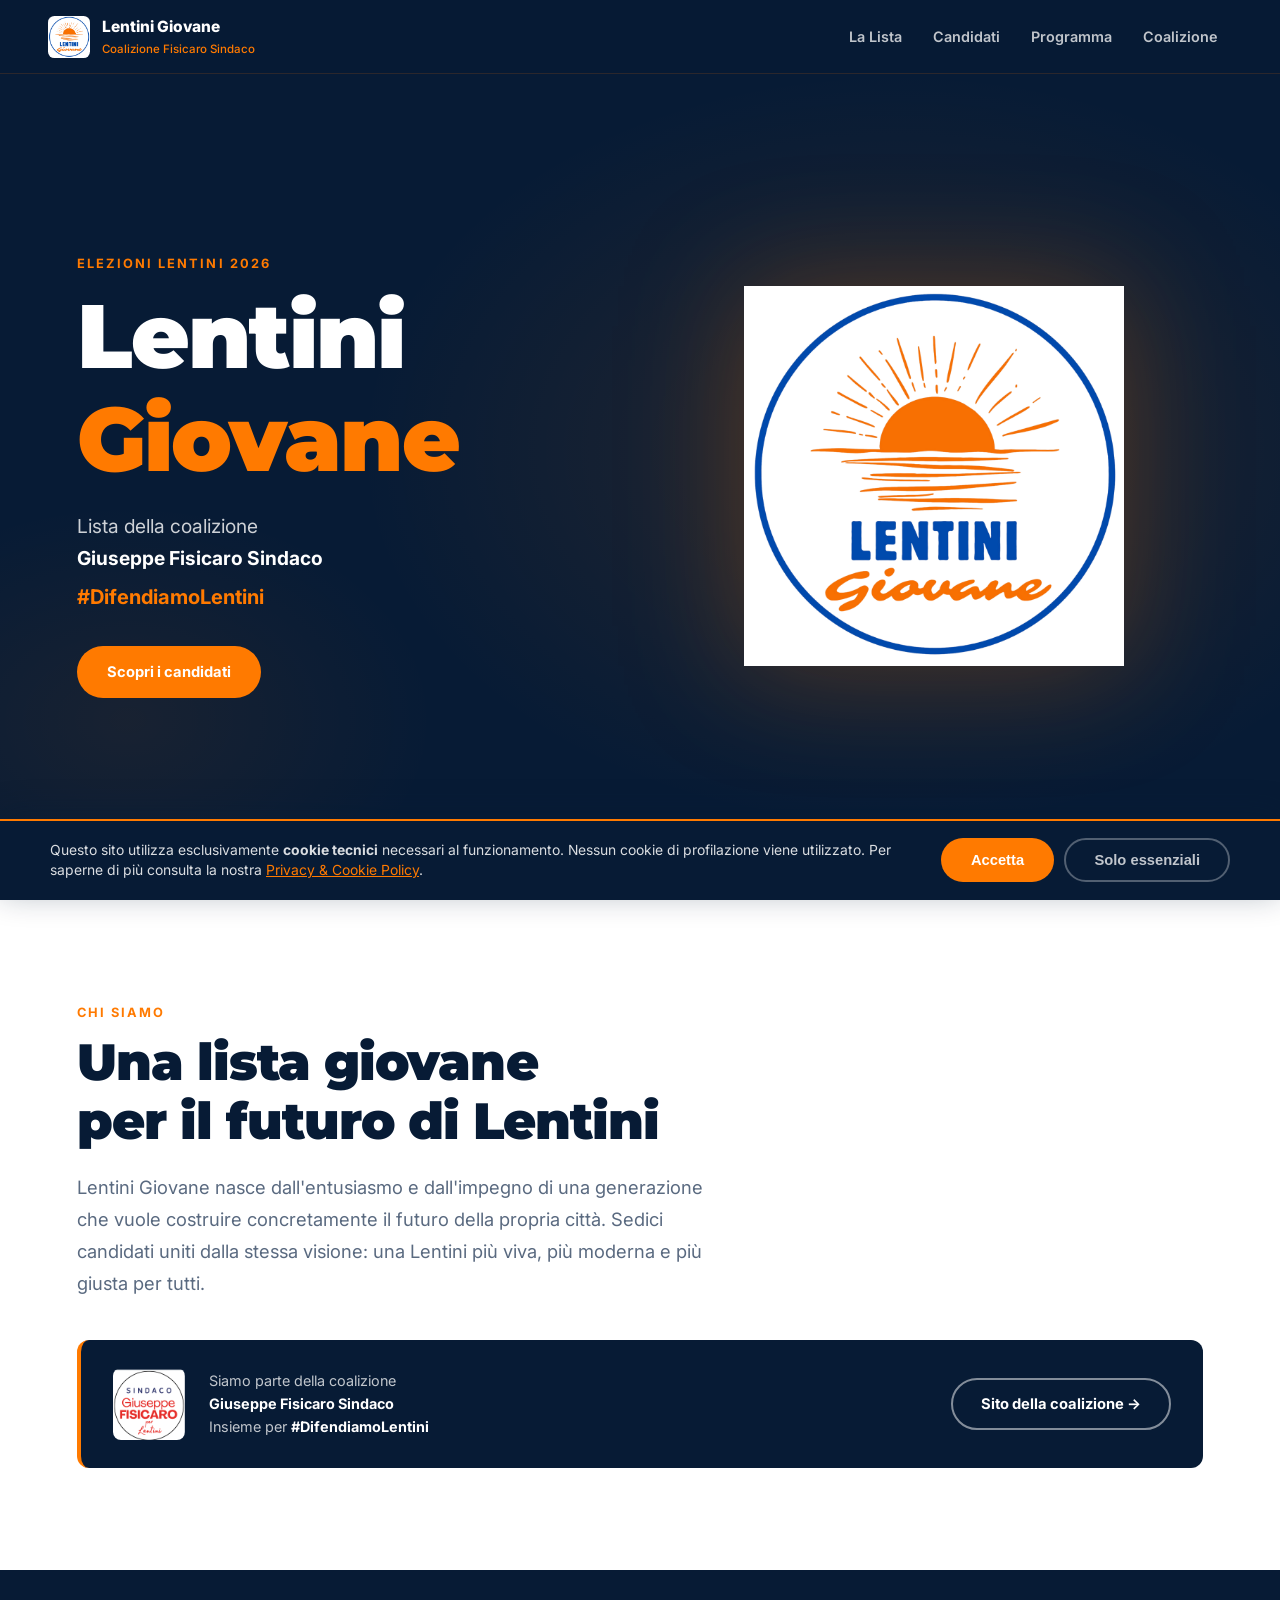
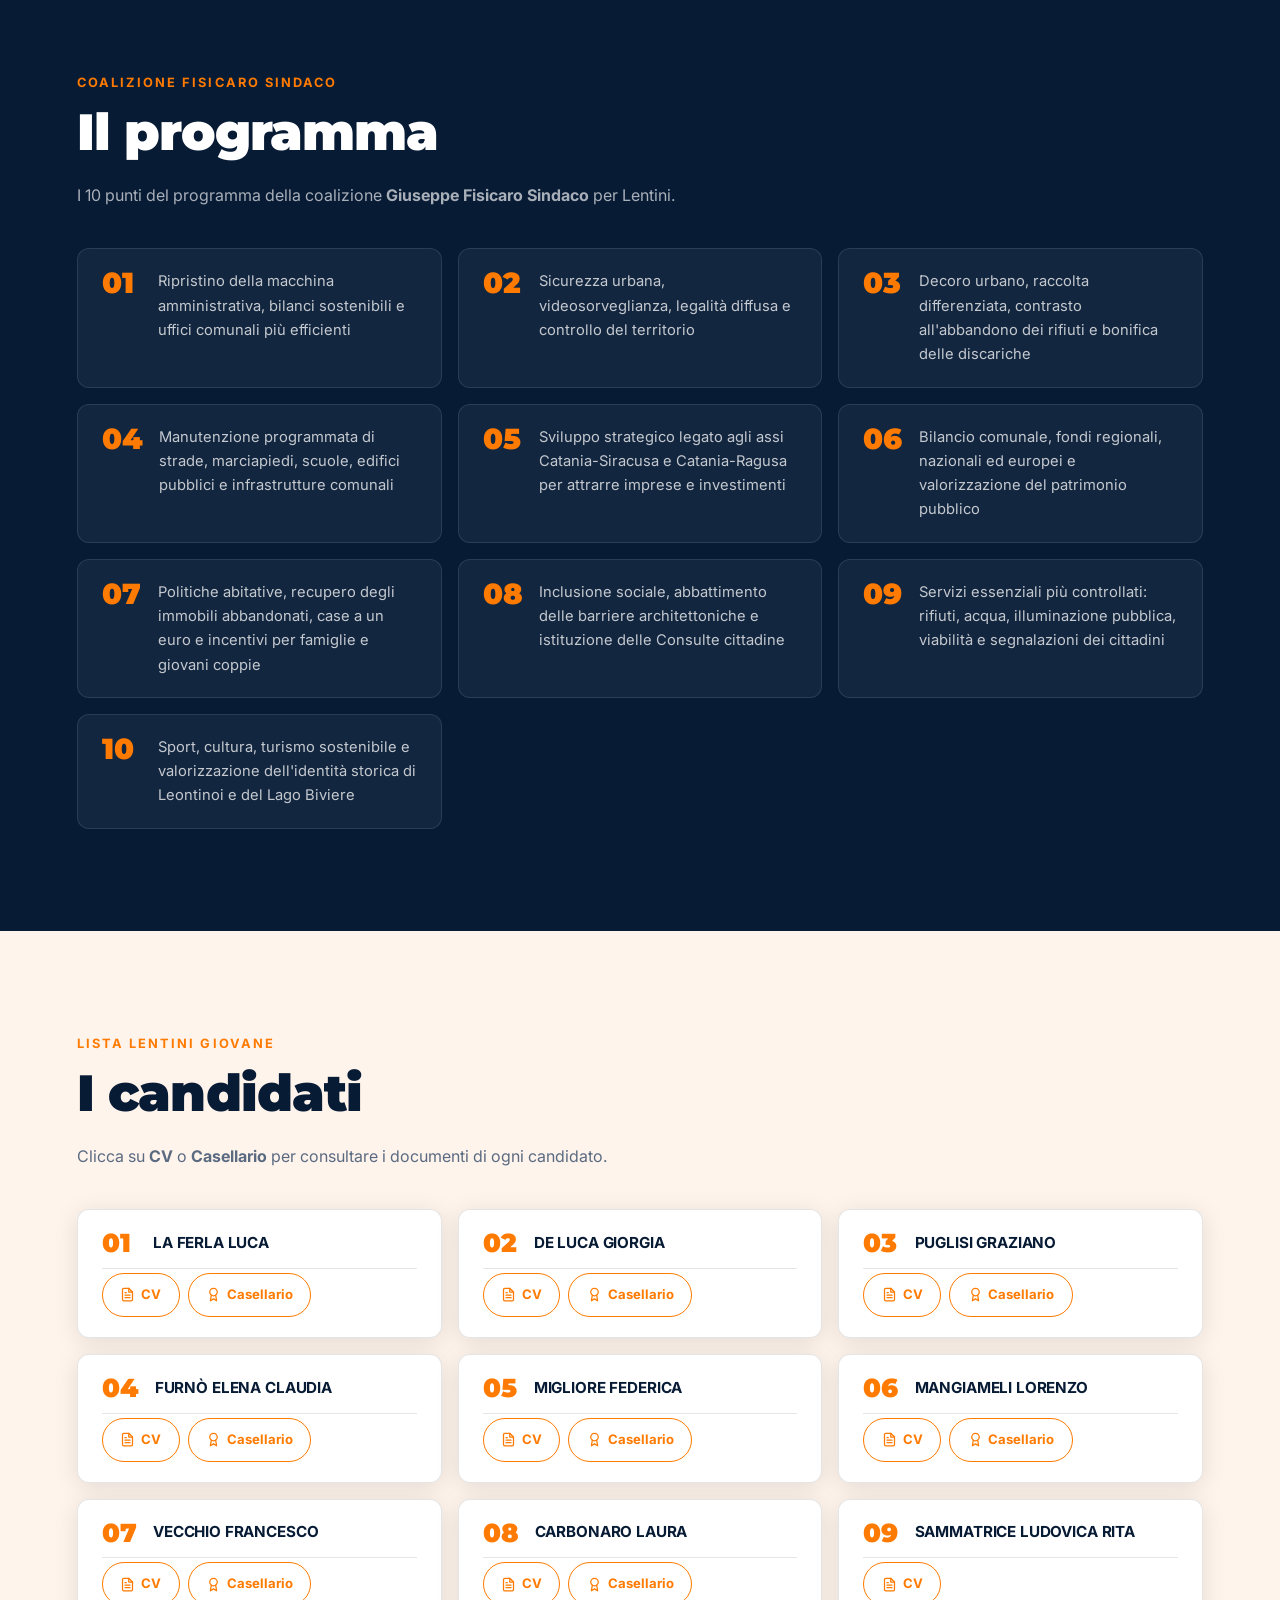
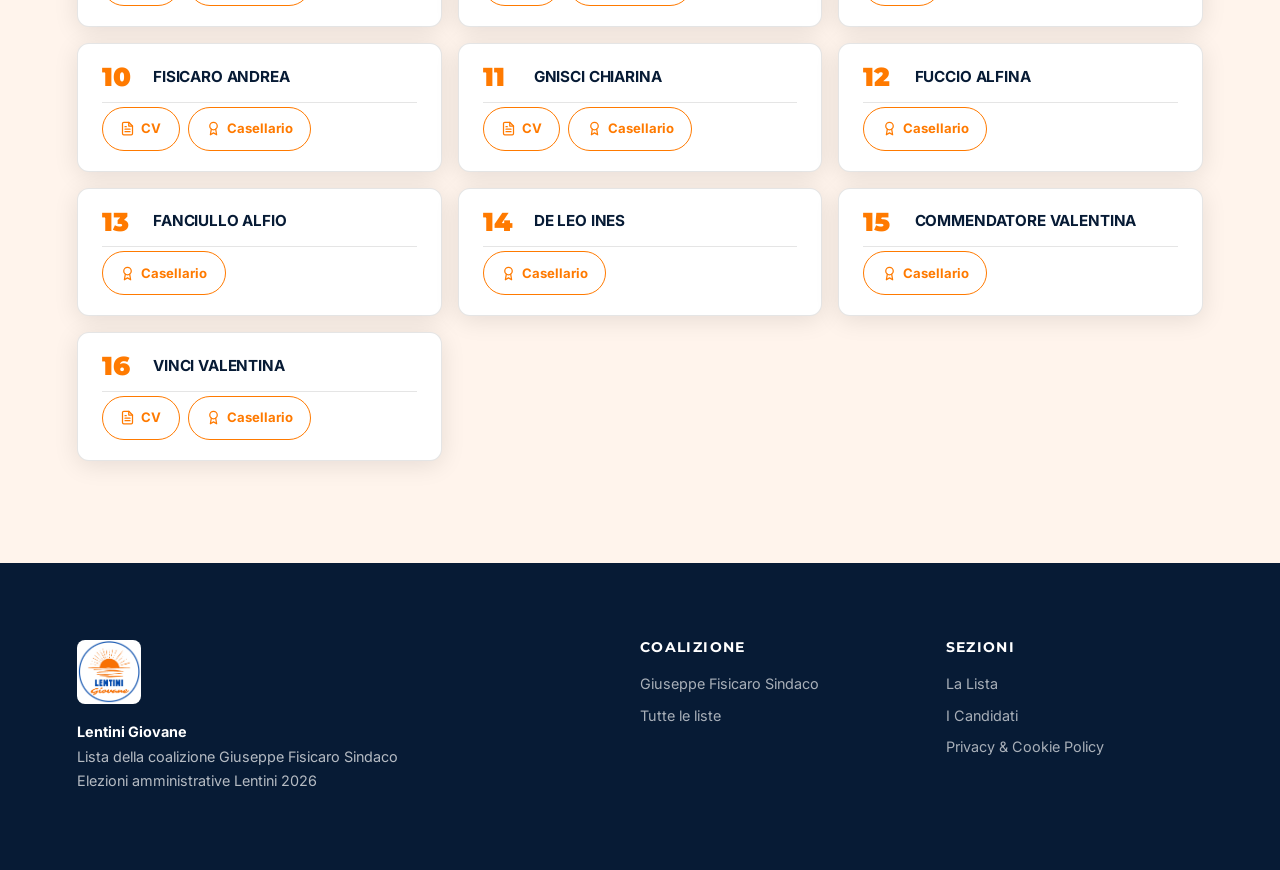
==== commit e900571f: "Aggiunge sezione programma coalizione" ====
--- a/index.html
+++ b/index.html
@@ -11,7 +11,7 @@
     <link rel="preconnect" href="https://fonts.googleapis.com">
     <link rel="preconnect" href="https://fonts.gstatic.com" crossorigin>
     <link href="https://fonts.googleapis.com/css2?family=Inter:wght@400;500;600;700;800&family=Montserrat:wght@700;800;900&display=swap" rel="stylesheet">
-    <link rel="stylesheet" href="assets/css/styles.css?v=3">
+    <link rel="stylesheet" href="assets/css/styles.css?v=4">
   </head>
   <body>
 
@@ -26,6 +26,7 @@
       <nav class="main-nav" aria-label="Navigazione principale">
         <a href="#lista">La Lista</a>
         <a href="#candidati">Candidati</a>
+        <a href="#programma">Programma</a>
         <a href="#coalizione">Coalizione</a>
       </nav>
       <button class="nav-toggle" data-nav-toggle aria-expanded="false" aria-label="Apri menu">
@@ -36,6 +37,7 @@
     <div class="nav-drawer" data-nav aria-label="Menu mobile">
       <a href="#lista">La Lista</a>
       <a href="#candidati">Candidati</a>
+      <a href="#programma">Programma</a>
       <a href="#coalizione">Coalizione</a>
     </div>
 
@@ -73,6 +75,16 @@
         </div>
       </section>
 
+      <!-- PROGRAMMA -->
+      <section class="section section-program" id="programma">
+        <div class="section-inner">
+          <p class="eyebrow">Coalizione Fisicaro Sindaco</p>
+          <h2>Il programma</h2>
+          <p class="section-sub">I 10 punti del programma della coalizione <strong>Giuseppe Fisicaro Sindaco</strong> per Lentini.</p>
+          <div class="program-grid" data-program-grid></div>
+        </div>
+      </section>
+
       <!-- CANDIDATI -->
       <section class="section section-alt" id="candidati">
         <div class="section-inner">
@@ -106,6 +118,6 @@
       </div>
     </footer>
 
-    <script src="assets/js/main.js?v=2" defer></script>
+    <script src="assets/js/main.js?v=3" defer></script>
   </body>
 </html>
--- a/assets/css/styles.css
+++ b/assets/css/styles.css
@@ -635,3 +635,49 @@
   .reveal { opacity: 1; transform: none; transition: none; }
   .hero-logo img { animation: none; }
 }
+
+/* ---------- Program ---------- */
+.section-program { background: var(--navy); }
+.section-program .eyebrow { color: var(--orange); }
+.section-program h2 { color: var(--white); }
+.section-program .section-sub { color: rgba(255,255,255,.65); }
+
+.program-grid {
+  display: grid;
+  grid-template-columns: repeat(auto-fill, minmax(280px, 1fr));
+  gap: 1rem;
+  margin-top: 1.5rem;
+}
+.program-item {
+  background: rgba(255,255,255,.05);
+  border: 1.5px solid rgba(255,255,255,.10);
+  border-radius: var(--radius);
+  padding: 1.25rem 1.5rem;
+  display: flex;
+  gap: 1rem;
+  align-items: flex-start;
+  transition: background .2s, border-color .2s;
+}
+.program-item:hover {
+  background: rgba(255,255,255,.08);
+  border-color: rgba(255,255,255,.2);
+}
+.program-item span {
+  font-family: 'Montserrat', sans-serif;
+  font-size: 1.8rem;
+  font-weight: 900;
+  color: var(--orange);
+  line-height: 1;
+  flex-shrink: 0;
+  min-width: 2.5rem;
+}
+.program-item p {
+  font-size: .92rem;
+  color: rgba(255,255,255,.75);
+  line-height: 1.65;
+  margin: 0;
+}
+
+@media (max-width: 480px) {
+  .program-grid { grid-template-columns: 1fr; }
+}
